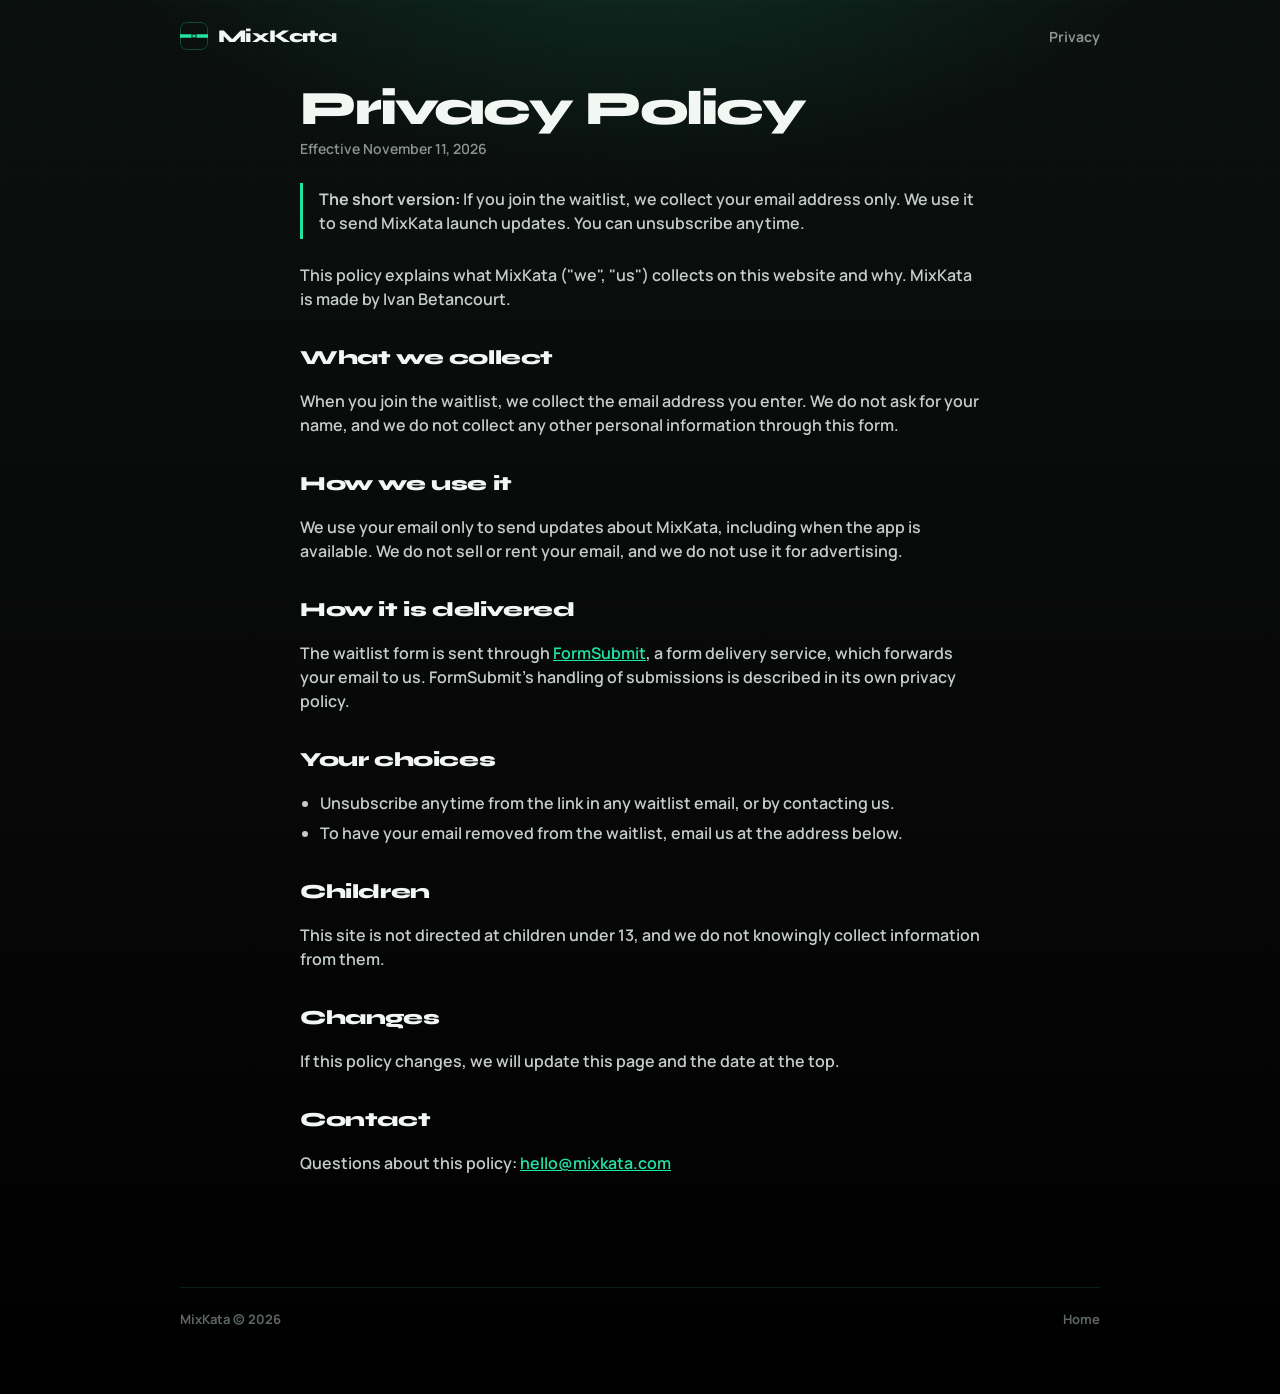
==== privacy.html @ ea562f98 "Add MixKata waitlist site" ====
<!DOCTYPE html>
<html lang="en">
<head>
  <meta charset="utf-8">
  <meta name="viewport" content="width=device-width, initial-scale=1">
  <title>Privacy Policy - MixKata</title>
  <meta name="description" content="MixKata collects your email only, to send launch updates. Unsubscribe anytime.">
  <meta name="theme-color" content="#070807">
  <link rel="icon" href="img/favicon.svg" type="image/svg+xml">
  <link rel="icon" href="img/favicon.png" sizes="32x32" type="image/png">
  <link rel="apple-touch-icon" href="img/apple-touch-icon.png">
  <link rel="canonical" href="https://mixkata.com/privacy.html">
  <meta property="og:title" content="Privacy Policy - MixKata">
  <link rel="stylesheet" href="style.css">
</head>
<body>
  <div class="page">
    <header class="nav">
      <a class="brand" href="index.html">
        <img src="img/mark.svg" width="28" height="28" alt="">
        MixKata
      </a>
      <a class="nav-link" href="privacy.html">Privacy</a>
    </header>

    <main class="doc">
      <h1>Privacy Policy</h1>
      <p class="date">Effective November 11, 2026</p>

      <p class="summary"><strong>The short version:</strong> If you join the waitlist, we collect your email address only. We use it to send MixKata launch updates. You can unsubscribe anytime.</p>

      <p>This policy explains what MixKata ("we", "us") collects on this website and why. MixKata is made by Ivan Betancourt.</p>

      <h2>What we collect</h2>
      <p>When you join the waitlist, we collect the email address you enter. We do not ask for your name, and we do not collect any other personal information through this form.</p>

      <h2>How we use it</h2>
      <p>We use your email only to send updates about MixKata, including when the app is available. We do not sell or rent your email, and we do not use it for advertising.</p>

      <h2>How it is delivered</h2>
      <p>The waitlist form is sent through <a href="https://formsubmit.co/">FormSubmit</a>, a form delivery service, which forwards your email to us. FormSubmit's handling of submissions is described in its own privacy policy.</p>

      <h2>Your choices</h2>
      <ul>
        <li>Unsubscribe anytime from the link in any waitlist email, or by contacting us.</li>
        <li>To have your email removed from the waitlist, email us at the address below.</li>
      </ul>

      <h2>Children</h2>
      <p>This site is not directed at children under 13, and we do not knowingly collect information from them.</p>

      <h2>Changes</h2>
      <p>If this policy changes, we will update this page and the date at the top.</p>

      <h2>Contact</h2>
      <p>Questions about this policy: <a href="mailto:hello@mixkata.com">hello@mixkata.com</a></p>
    </main>

    <footer class="footer">
      <div>MixKata &copy; 2026</div>
      <div><a href="index.html">Home</a></div>
    </footer>
  </div>
</body>
</html>
---- style.css ----
@font-face {
  font-family: Syne;
  src: url("fonts/Syne.woff2") format("woff2");
  font-weight: 500 800;
  font-style: normal;
  font-display: swap;
}

@font-face {
  font-family: Manrope;
  src: url("fonts/Manrope.woff2") format("woff2");
  font-weight: 500 800;
  font-style: normal;
  font-display: swap;
}

:root {
  --bg: #070807;
  --card: #121614;
  --inset: #0c100e;
  --text: #f3f7f4;
  --muted: #8b958e;
  --faint: #5d6660;
  --line: rgba(34, 227, 166, 0.14);
  --accent: #22E3A6;
  --accent-ink: #04281c;
  --danger: #ff8b9a;
  --radius: 16px;
}

* { box-sizing: border-box; }
html { -webkit-text-size-adjust: 100%; }

body {
  margin: 0;
  min-height: 100dvh;
  color: var(--text);
  font-family: Manrope, ui-sans-serif, system-ui, -apple-system, sans-serif;
  font-weight: 600;
  line-height: 1.5;
  background:
    radial-gradient(900px 480px at 50% -8%, rgba(34, 227, 166, 0.16), transparent 60%),
    linear-gradient(180deg, #0b100e 0%, #070807 55%, #000 100%);
  -webkit-font-smoothing: antialiased;
}

body::before {
  content: "";
  position: fixed;
  inset: 0;
  pointer-events: none;
  background-image:
    linear-gradient(rgba(34, 227, 166, 0.04) 1px, transparent 1px),
    linear-gradient(90deg, rgba(34, 227, 166, 0.035) 1px, transparent 1px);
  background-size: 42px 42px;
  mask-image: linear-gradient(180deg, rgba(0,0,0,.55), transparent 70%);
  z-index: 0;
}

.page {
  position: relative;
  z-index: 1;
  width: min(920px, calc(100% - 40px));
  margin: 0 auto;
  padding: 22px 0 64px;
}

.nav {
  display: flex;
  align-items: center;
  justify-content: space-between;
  gap: 16px;
}

.brand {
  display: inline-flex;
  align-items: center;
  gap: 10px;
  color: inherit;
  text-decoration: none;
  font-family: Syne, Manrope, sans-serif;
  font-weight: 800;
  font-size: 18px;
  letter-spacing: -0.03em;
}

.brand img {
  width: 28px;
  height: 28px;
  border-radius: 7px;
  display: block;
}

.nav-link {
  color: var(--muted);
  text-decoration: none;
  font-size: 14px;
  font-weight: 700;
}

.nav-link:hover { color: var(--text); }

.hero {
  padding: 56px 0 8px;
  text-align: center;
}

.pill {
  display: inline-flex;
  align-items: center;
  margin: 0;
  padding: 6px 12px;
  border-radius: 999px;
  border: 1px solid rgba(34, 227, 166, 0.32);
  background: rgba(34, 227, 166, 0.08);
  color: var(--accent);
  font-size: 11px;
  font-weight: 800;
  letter-spacing: 0.16em;
  text-transform: uppercase;
}

h1 {
  margin: 18px 0 14px;
  font-family: Syne, Manrope, sans-serif;
  font-size: clamp(40px, 10.5vw, 76px);
  line-height: 0.96;
  letter-spacing: -0.045em;
  font-weight: 800;
}

.lede {
  max-width: 36rem;
  margin: 0 auto 28px;
  color: #c5cdc8;
  font-size: 17px;
  line-height: 1.55;
  font-weight: 600;
}

.waitlist, .confirm, .error {
  width: min(100%, 520px);
  margin: 0 auto;
  text-align: left;
}

.waitlist-row {
  display: flex;
  flex-direction: column;
  gap: 10px;
}

label.sr-only {
  position: absolute;
  width: 1px;
  height: 1px;
  padding: 0;
  margin: -1px;
  overflow: hidden;
  clip: rect(0, 0, 0, 0);
  white-space: nowrap;
  border: 0;
}

.waitlist input[type="email"] {
  width: 100%;
  border: 1px solid var(--line);
  background: var(--inset);
  color: var(--text);
  border-radius: 14px;
  padding: 14px 16px;
  font: inherit;
  font-size: 16px;
  font-weight: 600;
  outline: none;
}

.waitlist input[type="email"]::placeholder {
  color: var(--faint);
  font-weight: 600;
}

.waitlist input[type="email"]:focus {
  border-color: var(--accent);
  box-shadow: 0 0 0 3px rgba(34, 227, 166, 0.18);
}

.honey {
  position: absolute;
  left: -9999px;
  opacity: 0;
  height: 0;
  width: 0;
}

.waitlist button {
  border: 0;
  border-radius: 14px;
  padding: 14px 18px;
  background: var(--accent);
  color: var(--accent-ink);
  font-family: Syne, Manrope, sans-serif;
  font-size: 16px;
  font-weight: 800;
  cursor: pointer;
}

.waitlist button:hover { filter: brightness(1.06); }
.waitlist button:disabled { opacity: 0.7; cursor: default; }

.fineprint {
  margin: 12px 0 0;
  color: var(--muted);
  font-size: 13px;
  line-height: 1.45;
  font-weight: 600;
  text-align: center;
}

.fineprint a { color: inherit; }

.confirm, .error {
  display: none;
  border-radius: 16px;
  padding: 16px 18px 14px;
}

.confirm {
  border: 1px solid rgba(34, 227, 166, 0.28);
  background: rgba(34, 227, 166, 0.08);
}

.error {
  border: 1px solid rgba(255, 139, 154, 0.35);
  background: rgba(255, 139, 154, 0.08);
}

.confirm h2, .error h2 {
  margin: 0;
  font-family: Syne, Manrope, sans-serif;
  font-size: 16px;
  font-weight: 800;
}

.confirm p, .error p {
  margin: 8px 0 0;
  color: var(--muted);
  font-size: 14px;
}

.features {
  display: grid;
  grid-template-columns: 1fr;
  gap: 12px;
  margin-top: 48px;
}

.feature {
  margin: 0;
  padding: 18px 18px 16px;
  background: var(--card);
  border: 1px solid rgba(255, 255, 255, 0.06);
  border-radius: 18px;
}

.feature h2 {
  margin: 0;
  display: flex;
  align-items: center;
  gap: 10px;
  font-family: Syne, Manrope, sans-serif;
  font-size: 17px;
  font-weight: 800;
  letter-spacing: -0.02em;
}

.feature h2 .ico {
  width: 28px;
  height: 28px;
  border-radius: 8px;
  display: grid;
  place-items: center;
  background: rgba(34, 227, 166, 0.1);
  border: 1px solid rgba(34, 227, 166, 0.22);
  flex: 0 0 auto;
}

.feature p {
  margin: 8px 0 0;
  color: var(--muted);
  font-size: 14px;
  line-height: 1.5;
  font-weight: 600;
}

.footer {
  margin-top: 56px;
  padding-top: 22px;
  border-top: 1px solid var(--line);
  color: var(--faint);
  font-size: 13px;
  font-weight: 700;
  display: flex;
  flex-wrap: wrap;
  gap: 10px 16px;
  justify-content: space-between;
}

.footer a {
  color: inherit;
  text-decoration: none;
}

.footer a:hover { color: var(--text); }

/* Privacy */
.doc {
  max-width: 680px;
  margin: 0 auto;
  padding: 36px 0 40px;
}

.doc h1 {
  font-size: clamp(32px, 8vw, 48px);
  margin: 0 0 6px;
  text-align: left;
}

.doc .date {
  color: var(--muted);
  margin: 0 0 24px;
  font-size: 14px;
}

.doc .summary {
  border-left: 3px solid var(--accent);
  padding: 4px 0 4px 16px;
  margin: 0 0 24px;
  color: #c5cdc8;
}

.doc h2 {
  font-family: Syne, Manrope, sans-serif;
  font-size: 20px;
  font-weight: 800;
  letter-spacing: -0.02em;
  margin: 32px 0 8px;
}

.doc p, .doc li {
  color: #c5cdc8;
  font-size: 16px;
}

.doc ul { padding-left: 20px; }
.doc li { margin: 6px 0; }
.doc a { color: var(--accent); }

@media (min-width: 640px) {
  .hero { padding-top: 80px; }
  .waitlist-row { flex-direction: row; }
  .waitlist input[type="email"] { flex: 1; }
  .waitlist button { flex: 0 0 auto; padding-left: 22px; padding-right: 22px; }
  .features { grid-template-columns: repeat(3, 1fr); }
}
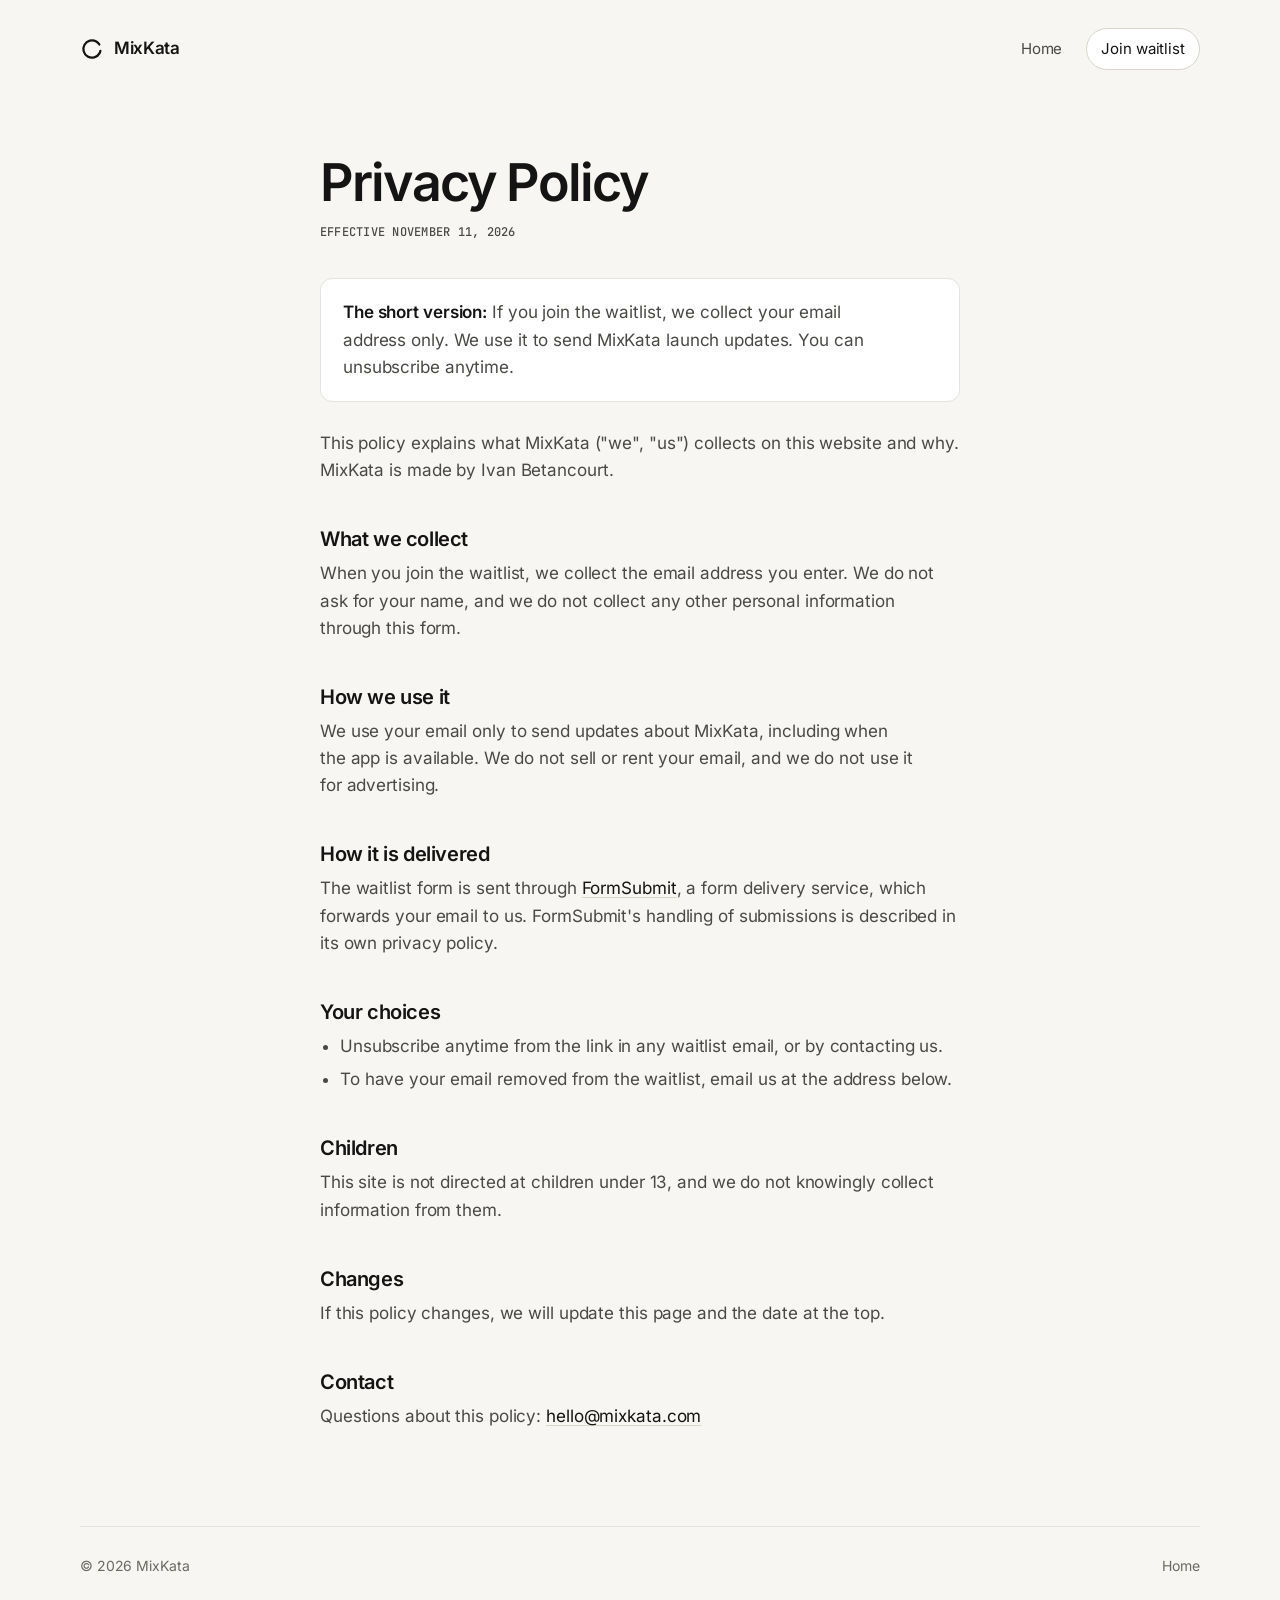
==== commit f02ce5eb: "Redesign v2: light theme, Inter type, narrower measure, subtle dojo details" ====
--- a/privacy.html
+++ b/privacy.html
@@ -5,27 +5,31 @@
   <meta name="viewport" content="width=device-width, initial-scale=1">
   <title>Privacy Policy - MixKata</title>
   <meta name="description" content="MixKata collects your email only, to send launch updates. Unsubscribe anytime.">
-  <meta name="theme-color" content="#070807">
+  <meta name="theme-color" content="#F7F6F2">
   <link rel="icon" href="img/favicon.svg" type="image/svg+xml">
   <link rel="icon" href="img/favicon.png" sizes="32x32" type="image/png">
   <link rel="apple-touch-icon" href="img/apple-touch-icon.png">
   <link rel="canonical" href="https://mixkata.com/privacy.html">
   <meta property="og:title" content="Privacy Policy - MixKata">
+  <link rel="preload" href="fonts/Inter.woff2" as="font" type="font/woff2" crossorigin>
   <link rel="stylesheet" href="style.css">
 </head>
 <body>
-  <div class="page">
-    <header class="nav">
-      <a class="brand" href="index.html">
-        <img src="img/mark.svg" width="28" height="28" alt="">
-        MixKata
-      </a>
-      <a class="nav-link" href="privacy.html">Privacy</a>
-    </header>
+  <header class="nav wrap">
+    <a class="brand" href="index.html" aria-label="MixKata home">
+      <svg class="enso" viewBox="0 0 32 32" aria-hidden="true"><circle cx="16" cy="16" r="11.5" pathLength="100" stroke-dasharray="88 12" stroke-dashoffset="-20"/></svg>
+      <span>MixKata</span>
+    </a>
+    <nav class="nav-links" aria-label="Site">
+      <a href="index.html">Home</a>
+      <a class="nav-cta" href="index.html#join">Join waitlist</a>
+    </nav>
+  </header>
 
-    <main class="doc">
+  <main class="doc wrap">
+    <div class="doc-inner">
       <h1>Privacy Policy</h1>
-      <p class="date">Effective November 11, 2026</p>
+      <p class="date mono faint">Effective November 11, 2026</p>
 
       <p class="summary"><strong>The short version:</strong> If you join the waitlist, we collect your email address only. We use it to send MixKata launch updates. You can unsubscribe anytime.</p>
 
@@ -54,12 +58,12 @@
 
       <h2>Contact</h2>
       <p>Questions about this policy: <a href="mailto:hello@mixkata.com">hello@mixkata.com</a></p>
-    </main>
+    </div>
+  </main>
 
-    <footer class="footer">
-      <div>MixKata &copy; 2026</div>
-      <div><a href="index.html">Home</a></div>
-    </footer>
-  </div>
+  <footer class="footer wrap">
+    <span>&copy; 2026 MixKata</span>
+    <a href="index.html">Home</a>
+  </footer>
 </body>
 </html>
--- a/style.css
+++ b/style.css
@@ -1,365 +1,366 @@
 @font-face {
-  font-family: Syne;
-  src: url("fonts/Syne.woff2") format("woff2");
-  font-weight: 500 800;
+  font-family: "Inter";
+  src: url("fonts/Inter.woff2") format("woff2");
+  font-weight: 100 900;
   font-style: normal;
   font-display: swap;
 }
-
 @font-face {
-  font-family: Manrope;
-  src: url("fonts/Manrope.woff2") format("woff2");
-  font-weight: 500 800;
+  font-family: "JetBrains Mono";
+  src: url("fonts/JetBrainsMono-500.woff2") format("woff2");
+  font-weight: 500;
   font-style: normal;
   font-display: swap;
 }
 
 :root {
-  --bg: #070807;
-  --card: #121614;
-  --inset: #0c100e;
-  --text: #f3f7f4;
-  --muted: #8b958e;
-  --faint: #5d6660;
-  --line: rgba(34, 227, 166, 0.14);
-  --accent: #22E3A6;
-  --accent-ink: #04281c;
-  --danger: #ff8b9a;
-  --radius: 16px;
-}
-
-* { box-sizing: border-box; }
-html { -webkit-text-size-adjust: 100%; }
+  --bg: #F7F6F2;
+  --surface: #FFFFFF;
+  --ink: #141414;
+  --ink-2: #4A4946;
+  --ink-3: #6B6964;
+  --line: #E5E3DD;
+  --line-2: #D8D5CD;
+  --accent: #C23B22;
+  --danger: #B42318;
+  --radius: 14px;
+  --wrap: 1120px;
+  --sans: "Inter", ui-sans-serif, system-ui, -apple-system, "Segoe UI", Roboto, sans-serif;
+  --mono: "JetBrains Mono", ui-monospace, "SF Mono", Menlo, Consolas, monospace;
+}
+
+*, *::before, *::after { box-sizing: border-box; }
+html { -webkit-text-size-adjust: 100%; scroll-behavior: smooth; }
+@media (prefers-reduced-motion: reduce) { html { scroll-behavior: auto; } }
 
 body {
   margin: 0;
-  min-height: 100dvh;
-  color: var(--text);
-  font-family: Manrope, ui-sans-serif, system-ui, -apple-system, sans-serif;
-  font-weight: 600;
-  line-height: 1.5;
-  background:
-    radial-gradient(900px 480px at 50% -8%, rgba(34, 227, 166, 0.16), transparent 60%),
-    linear-gradient(180deg, #0b100e 0%, #070807 55%, #000 100%);
+  background: var(--bg);
+  color: var(--ink);
+  font-family: var(--sans);
+  font-size: 17px;
+  font-weight: 400;
+  line-height: 1.6;
+  letter-spacing: -0.006em;
+  font-feature-settings: "cv11", "ss01";
   -webkit-font-smoothing: antialiased;
-}
-
-body::before {
-  content: "";
-  position: fixed;
-  inset: 0;
-  pointer-events: none;
-  background-image:
-    linear-gradient(rgba(34, 227, 166, 0.04) 1px, transparent 1px),
-    linear-gradient(90deg, rgba(34, 227, 166, 0.035) 1px, transparent 1px);
-  background-size: 42px 42px;
-  mask-image: linear-gradient(180deg, rgba(0,0,0,.55), transparent 70%);
-  z-index: 0;
-}
-
-.page {
-  position: relative;
-  z-index: 1;
-  width: min(920px, calc(100% - 40px));
-  margin: 0 auto;
-  padding: 22px 0 64px;
-}
-
+  -moz-osx-font-smoothing: grayscale;
+  text-rendering: optimizeLegibility;
+}
+
+a { color: inherit; }
+h1, h2, h3 { margin: 0; font-weight: 600; letter-spacing: -0.025em; line-height: 1.1; text-wrap: balance; }
+p { margin: 0; text-wrap: pretty; }
+
+.wrap {
+  width: min(var(--wrap), 100% - 48px);
+  margin-inline: auto;
+}
+
+.mono {
+  font-family: var(--mono);
+  font-size: 12px;
+  font-weight: 500;
+  letter-spacing: 0.02em;
+  text-transform: uppercase;
+}
+.faint { color: var(--ink-3); }
+
+.sr-only {
+  position: absolute; width: 1px; height: 1px; padding: 0; margin: -1px;
+  overflow: hidden; clip: rect(0, 0, 0, 0); white-space: nowrap; border: 0;
+}
+
+:focus-visible { outline: 2px solid var(--accent); outline-offset: 3px; border-radius: 6px; }
+
+/* Nav */
 .nav {
   display: flex;
   align-items: center;
   justify-content: space-between;
-  gap: 16px;
-}
-
+  padding-block: 28px;
+}
 .brand {
   display: inline-flex;
   align-items: center;
   gap: 10px;
-  color: inherit;
   text-decoration: none;
-  font-family: Syne, Manrope, sans-serif;
-  font-weight: 800;
-  font-size: 18px;
-  letter-spacing: -0.03em;
-}
-
-.brand img {
-  width: 28px;
-  height: 28px;
-  border-radius: 7px;
-  display: block;
-}
-
-.nav-link {
-  color: var(--muted);
-  text-decoration: none;
+  font-weight: 600;
+  font-size: 17px;
+  letter-spacing: -0.02em;
+}
+.enso { width: 24px; height: 24px; fill: none; stroke: var(--ink); stroke-width: 3; stroke-linecap: round; transform: rotate(-60deg); }
+.nav-links { display: flex; align-items: center; gap: 24px; font-size: 15px; }
+.nav-links a { text-decoration: none; color: var(--ink-2); transition: color .15s; }
+.nav-links a:hover { color: var(--ink); }
+.nav-links .nav-cta {
+  color: var(--ink);
+  padding: 8px 14px;
+  border: 1px solid var(--line-2);
+  border-radius: 999px;
+  background: var(--surface);
+  transition: border-color .15s;
+}
+.nav-links .nav-cta:hover { border-color: var(--ink); }
+
+/* Hero */
+.hero {
+  display: grid;
+  grid-template-columns: minmax(0, 1.1fr) minmax(0, 0.9fr);
+  gap: 72px;
+  align-items: center;
+  padding-block: 72px 112px;
+}
+.eyebrow {
+  display: inline-flex;
+  align-items: center;
+  gap: 8px;
   font-size: 14px;
-  font-weight: 700;
-}
-
-.nav-link:hover { color: var(--text); }
-
-.hero {
-  padding: 56px 0 8px;
-  text-align: center;
-}
-
-.pill {
-  display: inline-flex;
-  align-items: center;
-  margin: 0;
-  padding: 6px 12px;
-  border-radius: 999px;
-  border: 1px solid rgba(34, 227, 166, 0.32);
-  background: rgba(34, 227, 166, 0.08);
-  color: var(--accent);
-  font-size: 11px;
-  font-weight: 800;
-  letter-spacing: 0.16em;
-  text-transform: uppercase;
-}
-
-h1 {
-  margin: 18px 0 14px;
-  font-family: Syne, Manrope, sans-serif;
-  font-size: clamp(40px, 10.5vw, 76px);
-  line-height: 0.96;
-  letter-spacing: -0.045em;
-  font-weight: 800;
-}
-
+  color: var(--ink-2);
+  margin-bottom: 28px;
+}
+.dot { width: 6px; height: 6px; border-radius: 50%; background: var(--accent); }
+.hero h1 {
+  font-size: clamp(42px, 5.6vw, 72px);
+  line-height: 1.02;
+  letter-spacing: -0.04em;
+  max-width: 12ch;
+}
+.hero h1 .soft { color: var(--ink-3); }
 .lede {
-  max-width: 36rem;
-  margin: 0 auto 28px;
-  color: #c5cdc8;
-  font-size: 17px;
+  margin-top: 24px;
+  max-width: 34rem;
+  font-size: 19px;
   line-height: 1.55;
-  font-weight: 600;
-}
-
-.waitlist, .confirm, .error {
-  width: min(100%, 520px);
-  margin: 0 auto;
-  text-align: left;
-}
-
+  color: var(--ink-2);
+}
+
+/* Form */
+.join { margin-top: 36px; max-width: 30rem; scroll-margin-top: 120px; }
+.honey { position: absolute; left: -9999px; width: 1px; height: 1px; opacity: 0; }
 .waitlist-row {
   display: flex;
-  flex-direction: column;
-  gap: 10px;
-}
-
-label.sr-only {
-  position: absolute;
-  width: 1px;
-  height: 1px;
-  padding: 0;
-  margin: -1px;
-  overflow: hidden;
-  clip: rect(0, 0, 0, 0);
-  white-space: nowrap;
+  gap: 6px;
+  padding: 6px;
+  background: var(--surface);
+  border: 1px solid var(--line-2);
+  border-radius: 14px;
+  box-shadow: 0 1px 2px rgba(20,20,20,.04);
+  transition: border-color .15s, box-shadow .15s;
+}
+.waitlist-row:focus-within { border-color: var(--ink); box-shadow: 0 0 0 4px rgba(20,20,20,.06); }
+.waitlist-row input {
+  flex: 1;
+  min-width: 0;
   border: 0;
-}
-
-.waitlist input[type="email"] {
-  width: 100%;
-  border: 1px solid var(--line);
-  background: var(--inset);
-  color: var(--text);
-  border-radius: 14px;
-  padding: 14px 16px;
+  background: transparent;
   font: inherit;
   font-size: 16px;
-  font-weight: 600;
+  color: var(--ink);
+  padding: 10px 12px;
   outline: none;
 }
-
-.waitlist input[type="email"]::placeholder {
-  color: var(--faint);
-  font-weight: 600;
-}
-
-.waitlist input[type="email"]:focus {
-  border-color: var(--accent);
-  box-shadow: 0 0 0 3px rgba(34, 227, 166, 0.18);
-}
-
-.honey {
-  position: absolute;
-  left: -9999px;
-  opacity: 0;
-  height: 0;
-  width: 0;
-}
-
-.waitlist button {
+.waitlist-row input::placeholder { color: #9A978F; }
+button, .button {
+  appearance: none;
   border: 0;
-  border-radius: 14px;
-  padding: 14px 18px;
-  background: var(--accent);
-  color: var(--accent-ink);
-  font-family: Syne, Manrope, sans-serif;
-  font-size: 16px;
-  font-weight: 800;
   cursor: pointer;
-}
-
-.waitlist button:hover { filter: brightness(1.06); }
-.waitlist button:disabled { opacity: 0.7; cursor: default; }
-
-.fineprint {
-  margin: 12px 0 0;
-  color: var(--muted);
-  font-size: 13px;
-  line-height: 1.45;
-  font-weight: 600;
-  text-align: center;
-}
-
-.fineprint a { color: inherit; }
+  display: inline-flex;
+  align-items: center;
+  justify-content: center;
+  font: inherit;
+  font-size: 15px;
+  font-weight: 500;
+  letter-spacing: -0.01em;
+  color: #fff;
+  background: var(--ink);
+  border-radius: 10px;
+  padding: 11px 18px;
+  white-space: nowrap;
+  text-decoration: none;
+  transition: background .15s, transform .05s;
+}
+button:hover, .button:hover { background: #2B2B2A; }
+button:active, .button:active { transform: translateY(1px); }
+button:disabled { opacity: .6; cursor: default; }
+.fineprint { margin-top: 12px; font-size: 13px; color: var(--ink-3); }
+.fineprint a { color: var(--ink-2); text-underline-offset: 3px; }
 
 .confirm, .error {
   display: none;
-  border-radius: 16px;
-  padding: 16px 18px 14px;
-}
-
-.confirm {
-  border: 1px solid rgba(34, 227, 166, 0.28);
-  background: rgba(34, 227, 166, 0.08);
-}
-
-.error {
-  border: 1px solid rgba(255, 139, 154, 0.35);
-  background: rgba(255, 139, 154, 0.08);
-}
-
-.confirm h2, .error h2 {
-  margin: 0;
-  font-family: Syne, Manrope, sans-serif;
-  font-size: 16px;
-  font-weight: 800;
-}
-
-.confirm p, .error p {
-  margin: 8px 0 0;
-  color: var(--muted);
-  font-size: 14px;
-}
-
-.features {
-  display: grid;
-  grid-template-columns: 1fr;
-  gap: 12px;
-  margin-top: 48px;
-}
-
-.feature {
-  margin: 0;
-  padding: 18px 18px 16px;
-  background: var(--card);
-  border: 1px solid rgba(255, 255, 255, 0.06);
-  border-radius: 18px;
-}
-
-.feature h2 {
-  margin: 0;
-  display: flex;
-  align-items: center;
-  gap: 10px;
-  font-family: Syne, Manrope, sans-serif;
-  font-size: 17px;
-  font-weight: 800;
-  letter-spacing: -0.02em;
-}
-
-.feature h2 .ico {
-  width: 28px;
-  height: 28px;
-  border-radius: 8px;
+  padding: 18px 20px;
+  border-radius: var(--radius);
+  background: var(--surface);
+  border: 1px solid var(--line-2);
+}
+.error { border-color: #E9B4AE; margin-top: 12px; }
+.error h2 { color: var(--danger); }
+.confirm h2 { display: flex; align-items: center; gap: 10px; }
+.confirm h2::before {
+  content: "";
+  flex: none;
+  width: 20px; height: 20px;
+  border-radius: 50%;
+  background: var(--ink) url("data:image/svg+xml,%3Csvg xmlns='http://www.w3.org/2000/svg' viewBox='0 0 20 20'%3E%3Cpath d='M6 10.2l2.6 2.6L14 7.4' fill='none' stroke='white' stroke-width='2' stroke-linecap='round' stroke-linejoin='round'/%3E%3C/svg%3E") center/20px no-repeat;
+}
+.confirm p { padding-left: 30px; }
+.confirm h2, .error h2 { font-size: 17px; letter-spacing: -0.015em; }
+.confirm p, .error p { margin-top: 4px; font-size: 15px; color: var(--ink-2); }
+
+/* Kata preview card */
+.kata { margin: 0; }
+.kata-card {
+  background: var(--surface);
+  border: 1px solid var(--line);
+  border-radius: 22px;
+  padding: 24px;
+  box-shadow: 0 1px 2px rgba(20,20,20,.04), 0 12px 40px -12px rgba(20,20,20,.12);
+}
+.kata-top { display: flex; justify-content: space-between; align-items: center; }
+.player {
+  display: flex;
+  align-items: center;
+  gap: 14px;
+  margin-top: 22px;
+  padding: 14px;
+  background: var(--bg);
+  border-radius: 14px;
+}
+.play {
+  flex: none;
   display: grid;
   place-items: center;
-  background: rgba(34, 227, 166, 0.1);
-  border: 1px solid rgba(34, 227, 166, 0.22);
-  flex: 0 0 auto;
-}
-
-.feature p {
-  margin: 8px 0 0;
-  color: var(--muted);
+  width: 40px; height: 40px;
+  border-radius: 50%;
+  background: var(--ink);
+}
+.play svg { width: 14px; height: 14px; fill: #fff; margin-left: 2px; }
+.wave { flex: 1; height: 40px; width: 100%; }
+.wave .p { fill: var(--ink); }
+.wave .u { fill: #CFCCC4; }
+.q { margin-top: 24px; font-size: 20px; font-weight: 600; letter-spacing: -0.02em; }
+.choices { display: grid; grid-template-columns: repeat(3, 1fr); gap: 8px; margin-top: 14px; }
+.choice {
+  text-align: center;
+  padding: 12px 0;
+  border: 1px solid var(--line-2);
+  border-radius: 10px;
+  font-size: 15px;
+  font-weight: 500;
+  color: var(--ink-2);
+}
+.choice.is-picked { background: var(--ink); border-color: var(--ink); color: #fff; }
+.kata-foot { margin-top: 20px; padding-top: 16px; border-top: 1px solid var(--line); }
+.kata figcaption { margin-top: 14px; text-align: center; }
+
+/* Sections */
+.skills, .how { padding-block: 96px; border-top: 1px solid var(--line); }
+.section-head { max-width: 40rem; margin-bottom: 48px; }
+.label { color: var(--ink-3); margin-bottom: 14px; }
+.section-head h2 { font-size: clamp(28px, 3.2vw, 40px); letter-spacing: -0.035em; }
+
+.skill-grid {
+  list-style: none;
+  margin: 0;
+  padding: 0;
+  display: grid;
+  grid-template-columns: repeat(4, 1fr);
+  border-top: 1px solid var(--ink);
+}
+.skill-grid li { padding: 20px 24px 8px 0; }
+.skill-grid li + li { padding-left: 24px; border-left: 1px solid var(--line); }
+.num { color: var(--ink-3); }
+.skill-grid h3 { margin-top: 28px; font-size: 20px; letter-spacing: -0.02em; }
+.skill-grid p { margin-top: 8px; font-size: 15px; color: var(--ink-2); max-width: 26ch; }
+
+.how-grid { display: grid; grid-template-columns: repeat(3, 1fr); gap: 16px; }
+.how-grid article {
+  background: var(--surface);
+  border: 1px solid var(--line);
+  border-radius: 18px;
+  padding: 28px;
+  display: flex;
+  flex-direction: column;
+}
+.how-grid h3 { font-size: 18px; letter-spacing: -0.02em; }
+.how-grid p { margin-top: 8px; font-size: 15px; color: var(--ink-2); max-width: 32ch; }
+
+.belts { display: flex; gap: 4px; margin-top: auto; padding-top: 24px; }
+.belts i { flex: 1; height: 6px; border-radius: 2px; background: var(--c); box-shadow: inset 0 0 0 1px rgba(20,20,20,.06); }
+
+/* Closer */
+.closer { padding-block: 24px 96px; }
+.closer-inner {
+  text-align: center;
+  padding: 72px 24px;
+  border-radius: 24px;
+  background: var(--surface);
+  border: 1px solid var(--line);
+}
+.closer h2 { font-size: clamp(30px, 3.6vw, 44px); letter-spacing: -0.035em; }
+.closer p { margin-top: 12px; color: var(--ink-2); }
+.closer .button { margin-top: 28px; }
+
+/* Footer */
+.footer {
+  display: flex;
+  justify-content: space-between;
+  padding-block: 28px 40px;
+  border-top: 1px solid var(--line);
   font-size: 14px;
-  line-height: 1.5;
-  font-weight: 600;
-}
-
-.footer {
-  margin-top: 56px;
-  padding-top: 22px;
-  border-top: 1px solid var(--line);
-  color: var(--faint);
-  font-size: 13px;
-  font-weight: 700;
-  display: flex;
-  flex-wrap: wrap;
-  gap: 10px 16px;
-  justify-content: space-between;
-}
-
-.footer a {
-  color: inherit;
-  text-decoration: none;
-}
-
-.footer a:hover { color: var(--text); }
-
-/* Privacy */
-.doc {
-  max-width: 680px;
-  margin: 0 auto;
-  padding: 36px 0 40px;
-}
-
-.doc h1 {
-  font-size: clamp(32px, 8vw, 48px);
-  margin: 0 0 6px;
-  text-align: left;
-}
-
-.doc .date {
-  color: var(--muted);
-  margin: 0 0 24px;
-  font-size: 14px;
-}
-
+  color: var(--ink-3);
+}
+.footer a { color: var(--ink-3); text-decoration: none; }
+.footer a:hover { color: var(--ink); }
+
+/* Privacy doc */
+.doc { padding-block: 56px 96px; }
+.doc-inner { max-width: 40rem; margin-inline: auto; }
+.doc h1 { font-size: clamp(36px, 4.4vw, 52px); letter-spacing: -0.04em; }
+.doc .date { margin-top: 12px; }
 .doc .summary {
-  border-left: 3px solid var(--accent);
-  padding: 4px 0 4px 16px;
-  margin: 0 0 24px;
-  color: #c5cdc8;
-}
-
-.doc h2 {
-  font-family: Syne, Manrope, sans-serif;
-  font-size: 20px;
-  font-weight: 800;
-  letter-spacing: -0.02em;
-  margin: 32px 0 8px;
-}
-
-.doc p, .doc li {
-  color: #c5cdc8;
-  font-size: 16px;
-}
-
-.doc ul { padding-left: 20px; }
-.doc li { margin: 6px 0; }
-.doc a { color: var(--accent); }
-
-@media (min-width: 640px) {
-  .hero { padding-top: 80px; }
-  .waitlist-row { flex-direction: row; }
-  .waitlist input[type="email"] { flex: 1; }
-  .waitlist button { flex: 0 0 auto; padding-left: 22px; padding-right: 22px; }
-  .features { grid-template-columns: repeat(3, 1fr); }
-}
+  margin-top: 36px;
+  padding: 20px 22px;
+  background: var(--surface);
+  border: 1px solid var(--line);
+  border-radius: 12px;
+}
+.doc h2 { margin-top: 44px; font-size: 20px; letter-spacing: -0.02em; }
+.doc p, .doc li { color: var(--ink-2); }
+.doc h2 + p, .doc h2 + ul { margin-top: 10px; }
+.doc p + p { margin-top: 14px; }
+.doc .summary + p { margin-top: 28px; }
+.doc ul { padding-left: 20px; margin: 0; }
+.doc li + li { margin-top: 6px; }
+.doc a { color: var(--ink); text-underline-offset: 3px; text-decoration-color: var(--line-2); }
+.doc a:hover { text-decoration-color: var(--ink); }
+.doc strong { color: var(--ink); font-weight: 600; }
+
+/* Responsive */
+@media (max-width: 960px) {
+  .hero { grid-template-columns: 1fr; gap: 56px; padding-block: 40px 80px; }
+  .kata { max-width: 30rem; }
+  .skill-grid { grid-template-columns: repeat(2, 1fr); border-top: 0; }
+  .skill-grid li, .skill-grid li + li { padding: 20px 20px 24px 0; border-left: 0; border-top: 1px solid var(--ink); }
+  .skill-grid li:nth-child(even) { padding-left: 20px; }
+  .skill-grid h3 { margin-top: 16px; }
+  .how-grid { grid-template-columns: 1fr; }
+}
+@media (max-width: 560px) {
+  body { font-size: 16px; }
+  .wrap { width: min(var(--wrap), 100% - 40px); }
+  .nav { padding-block: 20px; }
+  .nav-links { gap: 16px; font-size: 14px; }
+  .hero { padding-block: 32px 64px; }
+  .hero h1 { font-size: 42px; }
+  .lede { font-size: 17px; }
+  .waitlist-row { flex-direction: column; }
+  .waitlist-row button { width: 100%; padding-block: 13px; }
+  .skills, .how { padding-block: 64px; }
+  .section-head { margin-bottom: 32px; }
+  .skill-grid { grid-template-columns: 1fr; }
+  .skill-grid li:nth-child(even) { padding-left: 0; }
+  .kata-card { padding: 18px; }
+  .closer { padding-bottom: 64px; }
+  .closer-inner { padding: 56px 20px; }
+}
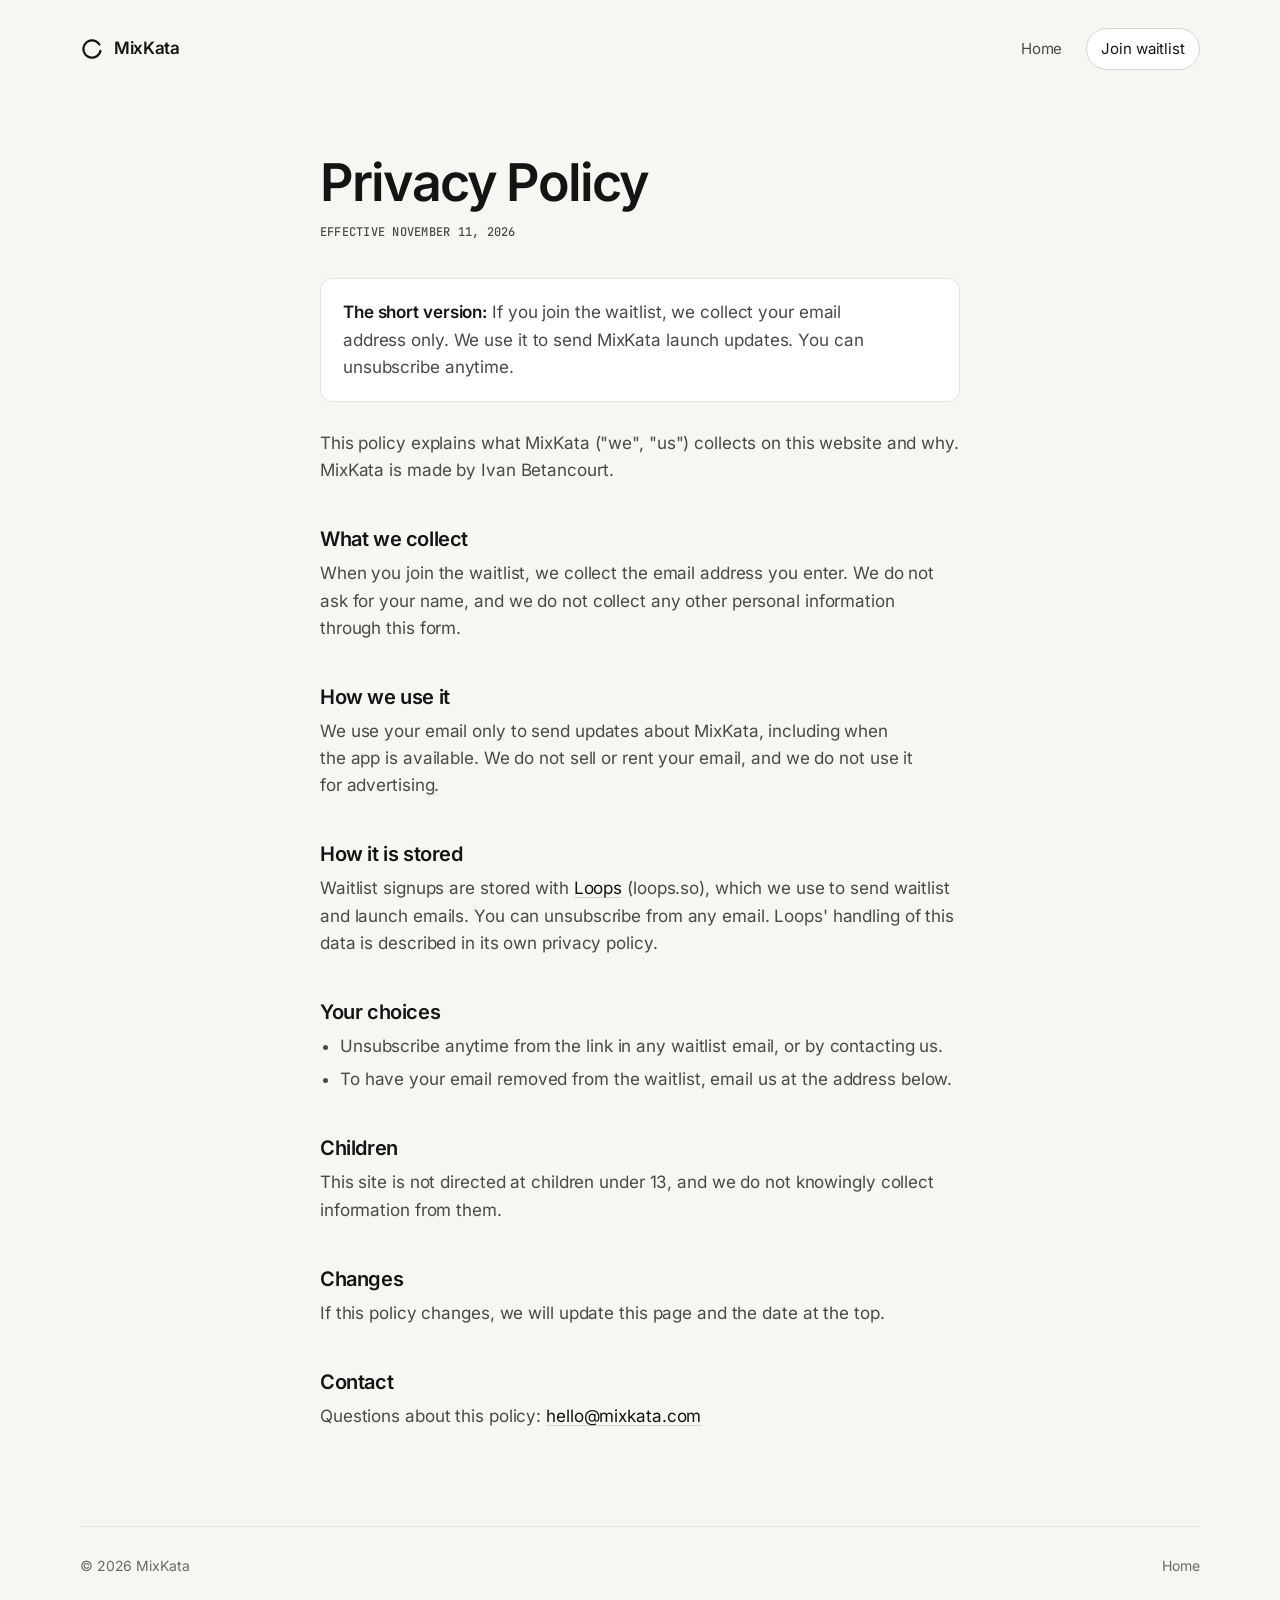
==== commit 70db5cfb: "Switch waitlist form from FormSubmit to Loops Point signups at the Loops newsletter form endpoint, s" ====
--- a/privacy.html
+++ b/privacy.html
@@ -6,9 +6,9 @@
   <title>Privacy Policy - MixKata</title>
   <meta name="description" content="MixKata collects your email only, to send launch updates. Unsubscribe anytime.">
   <meta name="theme-color" content="#F7F6F2">
-  <link rel="icon" href="img/favicon.svg" type="image/svg+xml">
-  <link rel="icon" href="img/favicon.png" sizes="32x32" type="image/png">
-  <link rel="apple-touch-icon" href="img/apple-touch-icon.png">
+  <link rel="icon" href="img/favicon.svg?v=2" type="image/svg+xml">
+  <link rel="icon" href="img/favicon.png?v=2" sizes="32x32" type="image/png">
+  <link rel="apple-touch-icon" href="img/apple-touch-icon.png?v=2">
   <link rel="canonical" href="https://mixkata.com/privacy.html">
   <meta property="og:title" content="Privacy Policy - MixKata">
   <link rel="preload" href="fonts/Inter.woff2" as="font" type="font/woff2" crossorigin>
@@ -41,8 +41,8 @@
       <h2>How we use it</h2>
       <p>We use your email only to send updates about MixKata, including when the app is available. We do not sell or rent your email, and we do not use it for advertising.</p>
 
-      <h2>How it is delivered</h2>
-      <p>The waitlist form is sent through <a href="https://formsubmit.co/">FormSubmit</a>, a form delivery service, which forwards your email to us. FormSubmit's handling of submissions is described in its own privacy policy.</p>
+      <h2>How it is stored</h2>
+      <p>Waitlist signups are stored with <a href="https://loops.so/">Loops</a> (loops.so), which we use to send waitlist and launch emails. You can unsubscribe from any email. Loops' handling of this data is described in its own privacy policy.</p>
 
       <h2>Your choices</h2>
       <ul>
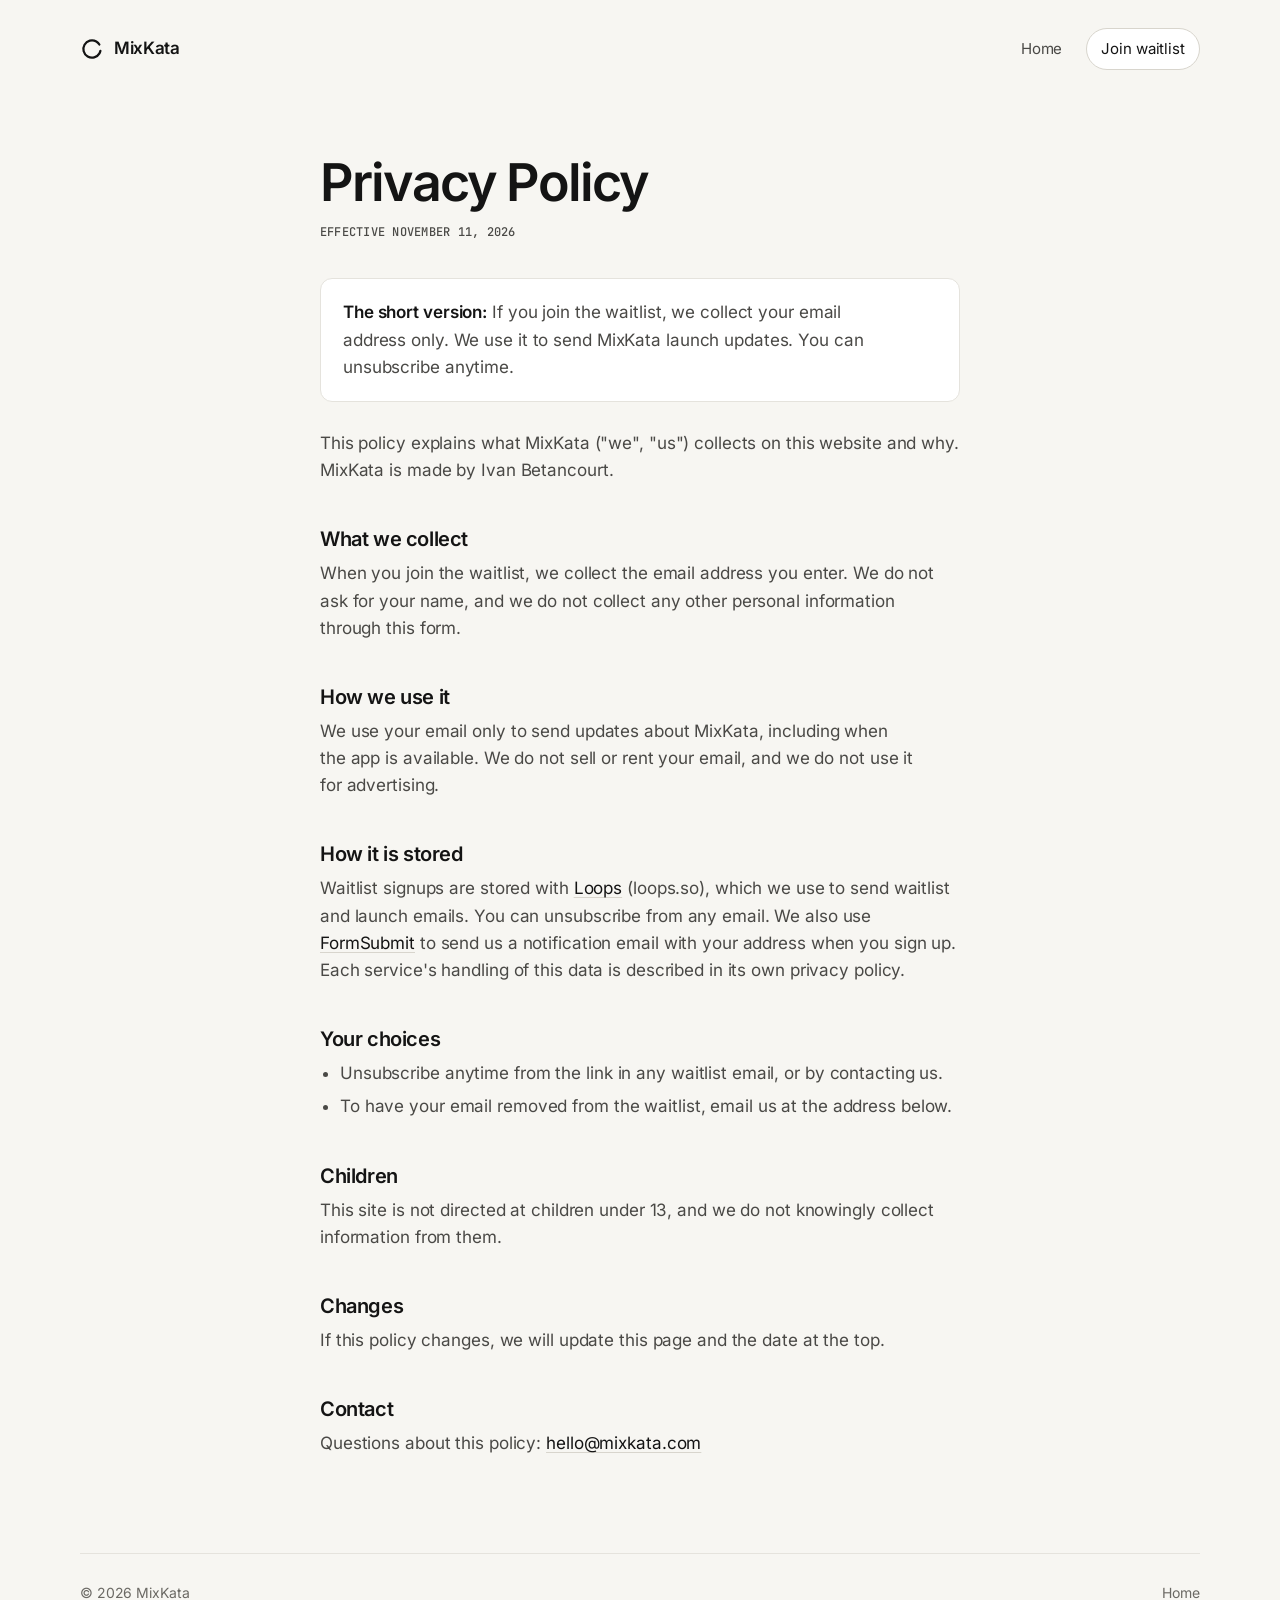
==== commit b20e283f: "Also email Ivan a FormSubmit notification for each waitlist signup" ====
--- a/privacy.html
+++ b/privacy.html
@@ -42,7 +42,7 @@
       <p>We use your email only to send updates about MixKata, including when the app is available. We do not sell or rent your email, and we do not use it for advertising.</p>
 
       <h2>How it is stored</h2>
-      <p>Waitlist signups are stored with <a href="https://loops.so/">Loops</a> (loops.so), which we use to send waitlist and launch emails. You can unsubscribe from any email. Loops' handling of this data is described in its own privacy policy.</p>
+      <p>Waitlist signups are stored with <a href="https://loops.so/">Loops</a> (loops.so), which we use to send waitlist and launch emails. You can unsubscribe from any email. We also use <a href="https://formsubmit.co/">FormSubmit</a> to send us a notification email with your address when you sign up. Each service's handling of this data is described in its own privacy policy.</p>
 
       <h2>Your choices</h2>
       <ul>
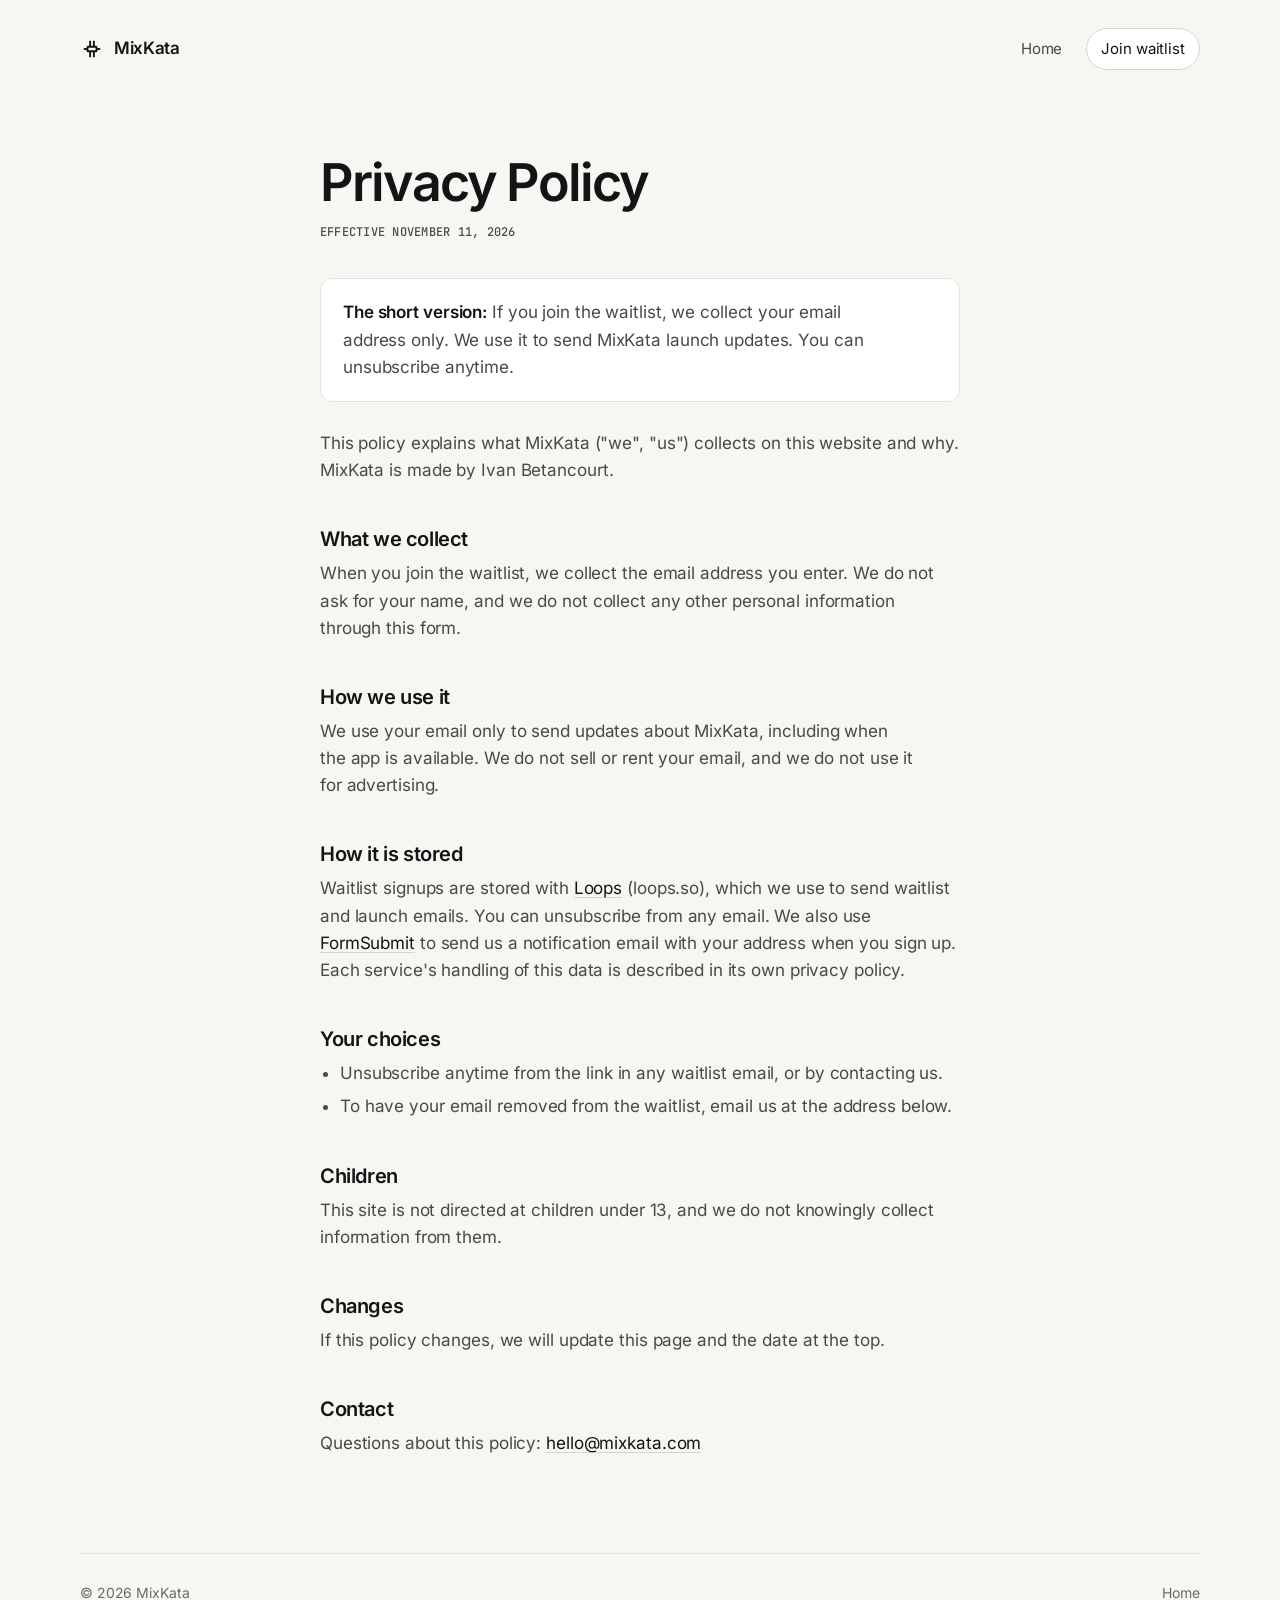
==== commit acb13801: "Replace the enso mark with Knot Cap The new mark is a vertical fader track with a belt-knot cap, cen" ====
--- a/privacy.html
+++ b/privacy.html
@@ -6,9 +6,9 @@
   <title>Privacy Policy - MixKata</title>
   <meta name="description" content="MixKata collects your email only, to send launch updates. Unsubscribe anytime.">
   <meta name="theme-color" content="#F7F6F2">
-  <link rel="icon" href="img/favicon.svg?v=2" type="image/svg+xml">
-  <link rel="icon" href="img/favicon.png?v=2" sizes="32x32" type="image/png">
-  <link rel="apple-touch-icon" href="img/apple-touch-icon.png?v=2">
+  <link rel="icon" href="img/favicon.svg?v=3" type="image/svg+xml">
+  <link rel="icon" href="img/favicon.png?v=3" sizes="32x32" type="image/png">
+  <link rel="apple-touch-icon" href="img/apple-touch-icon.png?v=3">
   <link rel="canonical" href="https://mixkata.com/privacy.html">
   <meta property="og:title" content="Privacy Policy - MixKata">
   <link rel="preload" href="fonts/Inter.woff2" as="font" type="font/woff2" crossorigin>
@@ -17,7 +17,7 @@
 <body>
   <header class="nav wrap">
     <a class="brand" href="index.html" aria-label="MixKata home">
-      <svg class="enso" viewBox="0 0 32 32" aria-hidden="true"><circle cx="16" cy="16" r="11.5" pathLength="100" stroke-dasharray="88 12" stroke-dashoffset="-20"/></svg>
+      <svg class="mark" viewBox="0 0 64 64" fill="none" stroke="currentColor" stroke-width="5" stroke-linecap="butt" stroke-linejoin="miter" aria-hidden="true"><path d="M27 10 V26"/><path d="M37 10 V26"/><path d="M27 38 V54"/><path d="M37 38 V54"/><rect x="20" y="26" width="24" height="12" rx="1.5"/><path d="M10 32 H20"/><path d="M44 32 H54"/></svg>
       <span>MixKata</span>
     </a>
     <nav class="nav-links" aria-label="Site">
--- a/style.css
+++ b/style.css
@@ -89,7 +89,7 @@
   font-size: 17px;
   letter-spacing: -0.02em;
 }
-.enso { width: 24px; height: 24px; fill: none; stroke: var(--ink); stroke-width: 3; stroke-linecap: round; transform: rotate(-60deg); }
+.mark { width: 24px; height: 24px; flex: none; display: block; }
 .nav-links { display: flex; align-items: center; gap: 24px; font-size: 15px; }
 .nav-links a { text-decoration: none; color: var(--ink-2); transition: color .15s; }
 .nav-links a:hover { color: var(--ink); }
